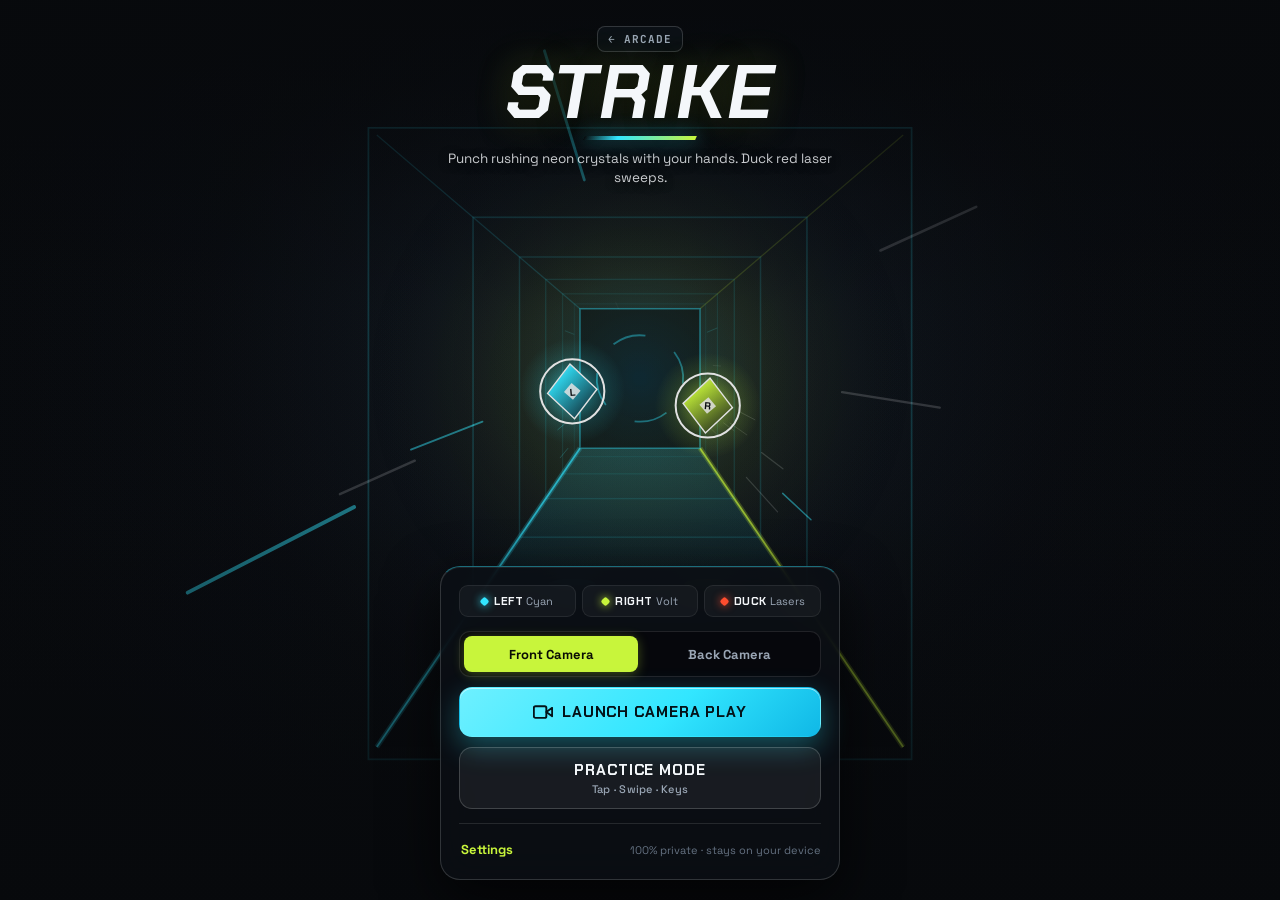
==== games/strike/index.html @ 6ad8f820 "Launch Motion Arcade Hub with shared pose/audio core, SWERVE, and new STRIKE 3D hand-punch game" ====
<!DOCTYPE html>
<html lang="en">
<head>
  <meta charset="UTF-8" />
  <meta name="viewport" content="width=device-width, initial-scale=1.0, maximum-scale=1.0, user-scalable=no, viewport-fit=cover" />
  <meta name="theme-color" content="#07090c" />
  <meta name="apple-mobile-web-app-capable" content="yes" />
  <meta name="apple-mobile-web-app-status-bar-style" content="black-translucent" />
  <meta name="description" content="STRIKE is a 3D on-device camera hand-punch and duck arcade game powered by MediaPipe Pose tracking." />
  <title>STRIKE — 3D Camera Hand-Punch Arcade</title>
  <link rel="preconnect" href="https://fonts.googleapis.com" />
  <link rel="preconnect" href="https://fonts.gstatic.com" crossorigin />
  <link href="https://fonts.googleapis.com/css2?family=Chakra+Petch:ital,wght@0,600;0,700;1,700&family=JetBrains+Mono:wght@500;700&family=Space+Grotesk:wght@500;700&display=swap" rel="stylesheet" />
  <link rel="stylesheet" href="../../shared/arcade.css?v=7" />
</head>
<body class="theme-cyan">
  <main id="app" class="stage" aria-label="STRIKE 3D Hand-Punch Game">
    <!-- Live Camera Layer -->
    <video id="camera-video" class="camera-video mirrored" autoplay playsinline muted></video>
    <div id="camera-scrim" class="camera-scrim" aria-hidden="true"></div>

    <!-- Main 3D VFX + Punch Arena Canvas -->
    <canvas id="game-canvas" class="game-canvas"></canvas>

    <!-- Active Gameplay HUD -->
    <header id="hud" class="hud hidden" aria-label="Game Heads-Up Display">
      <div class="hud-left">
        <div id="shield-bar" class="shield-bar" role="status" aria-label="Shields remaining">
          <span class="shield-pip active" data-shield="0"></span>
          <span class="shield-pip active" data-shield="1"></span>
          <span class="shield-pip active" data-shield="2"></span>
        </div>
        <div class="hud-badges-row">
          <div id="zone-pill" class="zone-pill tabular">Z1</div>
          <div id="combo-pill" class="combo-pill hidden" aria-live="polite">×1</div>
        </div>
      </div>

      <div class="hud-center">
        <div id="score-value" class="score-value tabular">0</div>
        <div id="best-inline" class="best-inline tabular">BEST 0</div>
      </div>

      <div class="hud-right">
        <button id="btn-recenter" class="icon-btn" type="button" title="Recenter posture (R)" aria-label="Recenter neutral posture">
          <svg viewBox="0 0 24 24" width="19" height="19" fill="none" stroke="currentColor" stroke-width="2.1" stroke-linecap="round" stroke-linejoin="round" aria-hidden="true">
            <circle cx="12" cy="12" r="4"></circle>
            <line x1="12" y1="2" x2="12" y2="6"></line>
            <line x1="12" y1="18" x2="12" y2="22"></line>
            <line x1="2" y1="12" x2="6" y2="12"></line>
            <line x1="18" y1="12" x2="22" y2="12"></line>
          </svg>
        </button>
        <button id="btn-mute" class="icon-btn" type="button" title="Toggle sound (M)" aria-label="Toggle sound">
          <svg id="icon-sound-on" viewBox="0 0 24 24" width="19" height="19" fill="none" stroke="currentColor" stroke-width="2.1" stroke-linecap="round" stroke-linejoin="round" aria-hidden="true">
            <polygon points="11 5 6 9 2 9 2 15 6 15 11 19 11 5"></polygon>
            <path d="M15.54 8.46a5 5 0 0 1 0 7.07"></path>
            <path d="M19.07 4.93a10 10 0 0 1 0 14.14"></path>
          </svg>
          <svg id="icon-sound-off" class="hidden" viewBox="0 0 24 24" width="19" height="19" fill="none" stroke="currentColor" stroke-width="2.1" stroke-linecap="round" stroke-linejoin="round" aria-hidden="true">
            <polygon points="11 5 6 9 2 9 2 15 6 15 11 19 11 5"></polygon>
            <line x1="23" y1="9" x2="17" y2="15"></line>
            <line x1="17" y1="9" x2="23" y2="15"></line>
          </svg>
        </button>
        <button id="btn-pause" class="icon-btn" type="button" title="Pause and settings (P)" aria-label="Pause and settings">
          <svg viewBox="0 0 24 24" width="19" height="19" fill="none" stroke="currentColor" stroke-width="2.2" stroke-linecap="round" stroke-linejoin="round" aria-hidden="true">
            <line x1="9" y1="5" x2="9" y2="19"></line>
            <line x1="15" y1="5" x2="15" y2="19"></line>
          </svg>
        </button>
      </div>
    </header>

    <!-- Practice Controls Hint -->
    <div id="practice-hint" class="practice-hint hidden" aria-hidden="true">
      Tap / swipe crystals or <kbd>←</kbd><kbd>↑</kbd><kbd>→</kbd> to punch · Hold bottom or <kbd>↓</kbd>/<kbd>Space</kbd> to duck
    </div>

    <!-- Pose Lost Banner -->
    <div id="pose-warning" class="pose-warning hidden" role="status" aria-live="polite">
      Step back slightly so your shoulders &amp; hands are visible
    </div>

    <!-- Cinematic Live-Stage Title Screen -->
    <section id="screen-start" class="start-hero-overlay" aria-label="Start Menu">
      <div class="hero-top">
        <div class="hero-meta-row">
          <a class="arcade-back-link" href="../../?v=7">← ARCADE</a>
          <span id="start-best-chip" class="best-chip tabular hidden">BEST 0</span>
        </div>
        <h1 class="hero-wordmark">STRIKE</h1>
        <div class="hero-slash" aria-hidden="true"></div>
        <p class="hero-tagline">Punch rushing neon crystals with your hands. Duck red laser sweeps.</p>
      </div>

      <div class="hero-dock">
        <div class="mechanics-bar" aria-label="How to play">
          <div class="mech-chip">
            <span class="mech-dot cyan"></span>
            <span><strong>LEFT</strong> Cyan</span>
          </div>
          <div class="mech-chip">
            <span class="mech-dot volt"></span>
            <span><strong>RIGHT</strong> Volt</span>
          </div>
          <div class="mech-chip">
            <span class="mech-dot vermilion"></span>
            <span><strong>DUCK</strong> Lasers</span>
          </div>
        </div>

        <div class="cta-stack">
          <div id="start-camera-facing" class="segmented two-col" role="radiogroup" aria-label="Camera Selection">
            <button class="seg-btn active" type="button" data-facing="user" role="radio" aria-checked="true">Front Camera</button>
            <button class="seg-btn" type="button" data-facing="environment" role="radio" aria-checked="false">Back Camera</button>
          </div>
          <button id="btn-play-camera" class="btn btn-primary btn-arcade-shine" type="button">
            <svg viewBox="0 0 24 24" width="20" height="20" fill="none" stroke="currentColor" stroke-width="2.3" stroke-linecap="round" stroke-linejoin="round" aria-hidden="true">
              <path d="M23 7l-7 5 7 5V7z"></path>
              <rect x="1" y="5" width="15" height="14" rx="2" ry="2"></rect>
            </svg>
            <span>LAUNCH CAMERA PLAY</span>
          </button>
          <button id="btn-play-practice" class="btn btn-secondary" type="button">
            <span>PRACTICE MODE</span>
            <span class="btn-sub">Tap · Swipe · Keys</span>
          </button>
        </div>

        <div class="start-footer">
          <button id="btn-start-settings" class="text-btn accent" type="button">Settings</button>
          <span class="privacy-note">100% private · stays on your device</span>
        </div>
      </div>
    </section>

    <!-- Loading / Camera Permission Screen -->
    <section id="screen-loading" class="overlay hidden" aria-label="Loading Camera and Pose Model">
      <div class="modal-card loading-card">
        <div id="loading-spinner" class="spinner" aria-hidden="true"></div>
        <h2 id="loading-title" class="modal-title">STARTING CAMERA</h2>
        <p id="loading-status" class="modal-subtitle">Requesting camera…</p>

        <div id="camera-error" class="error-box hidden" role="alert">
          <p id="camera-error-msg"></p>
          <div class="cta-stack compact">
            <button id="btn-retry-camera" class="btn btn-primary" type="button">TRY CAMERA AGAIN</button>
            <button id="btn-fallback-practice" class="btn btn-secondary" type="button">PLAY PRACTICE MODE</button>
          </div>
        </div>

        <button id="btn-cancel-loading" class="text-btn" type="button">Back</button>
      </div>
    </section>

    <!-- Neutral Posture Calibration Overlay -->
    <section id="screen-calibrate" class="calibrate-overlay hidden" aria-label="Posture Calibration">
      <div class="calibrate-top">
        <span id="calibrate-badge" class="status-badge warn">ALIGN IN TARGET BOX</span>
      </div>

      <div class="calibrate-bottom">
        <div class="calibrate-card">
          <div class="calibrate-header">
            <span id="calibrate-label">Step into frame · show shoulders &amp; hands</span>
            <span id="calibrate-timer" class="tabular">WAIT</span>
          </div>
          <div class="progress-track" role="progressbar" aria-valuemin="0" aria-valuemax="100" aria-valuenow="0">
            <div id="calibrate-fill" class="progress-fill"></div>
          </div>
          <div class="calibrate-actions">
            <span id="calibrate-delegate" class="delegate-tag">ON-DEVICE</span>
            <div class="calibrate-btn-group">
              <button id="btn-calibrate-flip" class="text-btn accent" type="button">Flip Camera</button>
              <button id="btn-calibrate-practice" class="text-btn" type="button">Practice</button>
            </div>
          </div>
        </div>
      </div>
    </section>

    <!-- Pause & Settings Modal -->
    <section id="screen-pause" class="overlay hidden" aria-label="Pause and Settings">
      <div class="modal-card settings-card">
        <div class="modal-header">
          <h2 id="pause-title" class="modal-title">PAUSED</h2>
          <button id="btn-close-pause" class="icon-btn subtle" type="button" aria-label="Close">
            <svg viewBox="0 0 24 24" width="20" height="20" fill="none" stroke="currentColor" stroke-width="2.2" stroke-linecap="round" stroke-linejoin="round" aria-hidden="true">
              <line x1="18" y1="6" x2="6" y2="18"></line>
              <line x1="6" y1="6" x2="18" y2="18"></line>
            </svg>
          </button>
        </div>

        <div id="pause-game-actions" class="cta-stack compact">
          <button id="btn-resume" class="btn btn-primary btn-arcade-shine" type="button">RESUME</button>
          <div class="btn-row">
            <button id="btn-restart" class="btn btn-secondary" type="button">RESTART</button>
            <button id="btn-recalibrate" class="btn btn-secondary" type="button">RECALIBRATE</button>
          </div>
        </div>

        <div class="settings-section">
          <div class="setting-group">
            <div class="setting-label-row">
              <label>Camera</label>
              <span id="camera-facing-hint" class="setting-meta">Front · mirrored</span>
            </div>
            <div id="settings-camera-facing" class="segmented two-col" role="radiogroup" aria-label="Camera Facing">
              <button class="seg-btn active" type="button" data-facing="user" role="radio" aria-checked="true">Front</button>
              <button class="seg-btn" type="button" data-facing="environment" role="radio" aria-checked="false">Back</button>
            </div>
          </div>

          <div id="camera-lens-group" class="setting-group hidden">
            <div class="setting-label-row">
              <label for="select-camera-lens">Camera Lens</label>
              <span class="setting-meta">Multi-lens picker</span>
            </div>
            <select id="select-camera-lens" class="camera-select"></select>
          </div>

          <div class="setting-group">
            <div class="setting-label-row">
              <label for="slider-brightness">Camera Brightness</label>
              <span id="brightness-value" class="setting-meta tabular">45%</span>
            </div>
            <input id="slider-brightness" class="range-slider" type="range" min="0" max="100" step="5" value="45" />
          </div>

          <div class="setting-toggle-row">
            <div>
              <div class="setting-name">Mirror Video &amp; Controls</div>
              <div class="setting-desc">On for selfie · off for rear camera</div>
            </div>
            <label class="switch">
              <input id="toggle-mirror" type="checkbox" checked />
              <span class="switch-track"></span>
            </label>
          </div>

          <div class="setting-toggle-row">
            <div>
              <div class="setting-name">Pose Skeleton &amp; Duck Line</div>
              <div class="setting-desc">Show upper-body tracking overlay</div>
            </div>
            <label class="switch">
              <input id="toggle-overlay" type="checkbox" checked />
              <span class="switch-track"></span>
            </label>
          </div>

          <div class="setting-toggle-row">
            <div>
              <div class="setting-name">Sound Effects</div>
              <div class="setting-desc">Synth beat &amp; punch SFX</div>
            </div>
            <label class="switch">
              <input id="toggle-sound" type="checkbox" checked />
              <span class="switch-track"></span>
            </label>
          </div>
        </div>

        <div class="settings-footer">
          <button id="btn-switch-mode" class="text-btn accent" type="button">Switch to Practice Mode</button>
          <a class="arcade-back-link" href="../../?v=7">← ARCADE</a>
        </div>
      </div>
    </section>

    <!-- Game Over Screen -->
    <section id="screen-gameover" class="overlay hidden" aria-label="Game Over">
      <div class="modal-card gameover-card">
        <div class="gameover-eyebrow-row">
          <span class="eyebrow">SESSION COMPLETE</span>
          <span id="gameover-new-best" class="new-best-pill hidden">NEW BEST</span>
        </div>

        <div class="gameover-hero">
          <div id="gameover-rank" class="rank-badge">A</div>
          <div class="gameover-score-col">
            <div id="gameover-score" class="gameover-score tabular">0</div>
            <div id="gameover-best" class="gameover-best tabular">BEST 0</div>
          </div>
        </div>

        <div class="stats-grid">
          <div class="stat-cell">
            <span id="stat-smashes" class="stat-num tabular">0</span>
            <span class="stat-lbl">SMASHES</span>
          </div>
          <div class="stat-cell">
            <span id="stat-perfect" class="stat-num tabular">0</span>
            <span class="stat-lbl">PERFECT</span>
          </div>
          <div class="stat-cell">
            <span id="stat-ducks" class="stat-num tabular">0</span>
            <span class="stat-lbl">DUCKS</span>
          </div>
          <div class="stat-cell">
            <span id="stat-combo" class="stat-num tabular">×1</span>
            <span class="stat-lbl">PEAK</span>
          </div>
        </div>

        <div class="cta-stack compact">
          <button id="btn-play-again" class="btn btn-primary btn-arcade-shine" type="button">PLAY AGAIN</button>
          <div class="btn-row">
            <button id="btn-gameover-recalibrate" class="btn btn-secondary" type="button">RECALIBRATE</button>
            <a class="btn btn-secondary" href="../../?v=7" style="text-decoration:none;">ARCADE HUB</a>
          </div>
        </div>
      </div>
    </section>

    <!-- Toast Notification -->
    <div id="toast" class="toast hidden" role="status" aria-live="polite"></div>
  </main>

  <script type="module" src="./game.js?v=7"></script>
</body>
</html>
---- shared/arcade.css ----
/* SWERVE — Kinetic Arcade Studio VFX & UI Styles */

:root {
  --bg-void: #07090c;
  --bg-stage: #0e1217;
  --bg-elevated: #171d24;
  --bg-card: rgba(12, 16, 22, 0.84);
  --bg-card-solid: #11161d;

  --volt: #c8f53b;
  --volt-dim: rgba(200, 245, 59, 0.16);
  --volt-glow: rgba(200, 245, 59, 0.36);
  --volt-ink: #0a0d04;

  --vermilion: #ff4d2e;
  --vermilion-dim: rgba(255, 77, 46, 0.18);

  --amber: #ffb82e;
  --amber-dim: rgba(255, 184, 46, 0.18);

  --cyan: #32e6ff;

  --text-primary: #f4f7fa;
  --text-secondary: #9aa6b5;
  --text-muted: #657282;

  --border: rgba(255, 255, 255, 0.11);
  --border-strong: rgba(255, 255, 255, 0.22);

  --radius-sm: 10px;
  --radius-md: 14px;
  --radius-lg: 20px;

  --font-display: 'Chakra Petch', 'Space Grotesk', sans-serif;
  --font-sans: 'Space Grotesk', -apple-system, BlinkMacSystemFont, 'Segoe UI', Roboto, sans-serif;
  --font-mono: 'JetBrains Mono', ui-monospace, SFMono-Regular, Menlo, monospace;

  --safe-top: env(safe-area-inset-top, 0px);
  --safe-right: env(safe-area-inset-right, 0px);
  --safe-bottom: env(safe-area-inset-bottom, 0px);
  --safe-left: env(safe-area-inset-left, 0px);
}

*,
*::before,
*::after {
  box-sizing: border-box;
  -webkit-tap-highlight-color: transparent;
}

html,
body {
  margin: 0;
  padding: 0;
  width: 100%;
  height: 100%;
  height: 100dvh;
  overflow: hidden;
  overscroll-behavior: none;
  background-color: var(--bg-void);
  color: var(--text-primary);
  font-family: var(--font-sans);
  -webkit-font-smoothing: antialiased;
  user-select: none;
  -webkit-user-select: none;
}

.hidden {
  display: none !important;
}

.tabular {
  font-family: var(--font-mono);
  font-variant-numeric: tabular-nums;
}

/* Full-Viewport Stage */
.stage {
  position: relative;
  width: 100%;
  height: 100%;
  height: 100dvh;
  overflow: hidden;
  background: radial-gradient(ellipse at 50% 38%, #16202a 0%, #0b0e13 48%, var(--bg-void) 100%);
  touch-action: none;
}

/* Live Camera Layer */
.camera-video {
  position: absolute;
  inset: 0;
  width: 100%;
  height: 100%;
  object-fit: cover;
  opacity: 0;
  transition: opacity 0.28s ease;
  pointer-events: none;
  z-index: 1;
}

.camera-video.mirrored {
  transform: scaleX(-1);
}

.camera-video.active {
  opacity: var(--camera-opacity, 0.45);
}

.camera-scrim {
  position: absolute;
  inset: 0;
  pointer-events: none;
  z-index: 2;
  background:
    radial-gradient(circle at 50% 42%, transparent 25%, rgba(7, 9, 12, 0.56) 100%),
    linear-gradient(
      to bottom,
      rgba(7, 9, 12, 0.68) 0%,
      rgba(7, 9, 12, 0.14) 22%,
      rgba(7, 9, 12, 0.14) 76%,
      rgba(7, 9, 12, 0.72) 100%
    );
}

.game-canvas {
  position: absolute;
  inset: 0;
  width: 100%;
  height: 100%;
  display: block;
  z-index: 3;
  touch-action: none;
}

/* ==================== TOP ARCADE HUD ==================== */
.hud {
  position: absolute;
  top: 0;
  left: 0;
  right: 0;
  z-index: 10;
  display: grid;
  grid-template-columns: 1fr auto 1fr;
  align-items: start;
  gap: 8px;
  padding: calc(var(--safe-top) + 12px) calc(var(--safe-right) + 14px) 10px calc(var(--safe-left) + 14px);
  pointer-events: none;
}

.hud-left,
.hud-right {
  display: flex;
  align-items: center;
  gap: 7px;
  pointer-events: auto;
}

.hud-left {
  flex-direction: column;
  align-items: flex-start;
  gap: 7px;
  pointer-events: none;
}

.hud-right {
  justify-content: flex-end;
}

.hud-center {
  text-align: center;
  line-height: 1;
  pointer-events: none;
}

.score-value {
  font-family: var(--font-display);
  font-style: italic;
  font-size: clamp(32px, 8.5vw, 44px);
  font-weight: 700;
  letter-spacing: 0.01em;
  color: var(--text-primary);
  text-shadow:
    0 2px 16px rgba(0, 0, 0, 0.8),
    0 0 22px rgba(200, 245, 59, 0.22);
  transition: transform 0.12s cubic-bezier(0.2, 1.3, 0.3, 1);
}

.score-value.pop {
  transform: scale(1.14);
  color: var(--volt);
}

.best-inline {
  margin-top: 3px;
  font-size: 10.5px;
  font-weight: 700;
  letter-spacing: 0.1em;
  color: rgba(244, 247, 250, 0.65);
}

/* Shield Crystals */
.shield-bar {
  display: flex;
  align-items: center;
  gap: 7px;
  padding: 8px 12px;
  border-radius: 10px;
  background: rgba(10, 14, 20, 0.78);
  border: 1px solid rgba(255, 255, 255, 0.16);
  backdrop-filter: blur(10px);
  -webkit-backdrop-filter: blur(10px);
  box-shadow: 0 6px 18px rgba(0, 0, 0, 0.35);
}

.shield-pip {
  width: 11px;
  height: 11px;
  border-radius: 2px;
  transform: rotate(45deg);
  background: rgba(255, 255, 255, 0.1);
  border: 1px solid rgba(255, 255, 255, 0.18);
  transition: background-color 0.22s ease, transform 0.22s ease, box-shadow 0.22s ease;
}

.shield-pip.active {
  background: var(--volt);
  border-color: #ecff9f;
  box-shadow: 0 0 12px rgba(200, 245, 59, 0.72);
}

.shield-pip.damaged {
  background: rgba(255, 77, 46, 0.16);
  border-color: rgba(255, 77, 46, 0.48);
  transform: rotate(45deg) scale(0.8);
}

.hud-badges-row {
  display: flex;
  align-items: center;
  gap: 6px;
}

.zone-pill {
  padding: 3px 8px;
  border-radius: 6px;
  background: rgba(10, 14, 20, 0.78);
  border: 1px solid rgba(255, 255, 255, 0.15);
  color: var(--text-secondary);
  font-size: 11px;
  font-weight: 700;
  letter-spacing: 0.08em;
}

.combo-pill {
  padding: 3px 10px;
  border-radius: 6px;
  background: linear-gradient(135deg, var(--amber) 0%, #ff8b2e 100%);
  color: #160d02;
  font-family: var(--font-display);
  font-style: italic;
  font-size: 14px;
  font-weight: 700;
  letter-spacing: 0.03em;
  box-shadow: 0 0 16px rgba(255, 184, 46, 0.45);
  animation: pop-in 0.16s cubic-bezier(0.2, 1.3, 0.3, 1);
}

.combo-pill.fever {
  background: linear-gradient(135deg, var(--volt) 0%, var(--cyan) 100%);
  color: #061012;
  box-shadow: 0 0 20px rgba(200, 245, 59, 0.65);
}

@keyframes pop-in {
  from {
    transform: scale(0.76);
  }
  to {
    transform: scale(1);
  }
}

/* Tactile Arcade Icon Buttons */
.icon-btn {
  display: inline-flex;
  align-items: center;
  justify-content: center;
  width: 38px;
  height: 38px;
  border-radius: 10px;
  border: 1px solid rgba(255, 255, 255, 0.18);
  background: rgba(12, 16, 22, 0.78);
  color: var(--text-primary);
  cursor: pointer;
  backdrop-filter: blur(10px);
  -webkit-backdrop-filter: blur(10px);
  box-shadow: 0 4px 14px rgba(0, 0, 0, 0.35);
  transition: transform 0.12s ease, background-color 0.15s ease, border-color 0.15s ease;
}

.icon-btn:hover {
  background: rgba(24, 31, 40, 0.92);
  border-color: rgba(200, 245, 59, 0.45);
}

.icon-btn:active {
  transform: scale(0.92);
}

.icon-btn.subtle {
  width: 36px;
  height: 36px;
  background: rgba(255, 255, 255, 0.06);
  border-color: var(--border);
  box-shadow: none;
}

/* Practice Hint & Pose Lost Warning */
.practice-hint {
  position: absolute;
  left: 50%;
  bottom: calc(var(--safe-bottom) + 16px);
  transform: translateX(-50%);
  z-index: 9;
  padding: 7px 14px;
  border-radius: 999px;
  background: rgba(10, 14, 20, 0.82);
  border: 1px solid var(--border);
  color: var(--text-secondary);
  font-size: 11.5px;
  white-space: nowrap;
  pointer-events: none;
  transition: opacity 0.4s ease;
}

.practice-hint kbd {
  display: inline-block;
  padding: 1px 5px;
  margin: 0 1px;
  border-radius: 4px;
  background: rgba(255, 255, 255, 0.12);
  color: var(--text-primary);
  font-family: var(--font-mono);
  font-size: 10.5px;
}

.pose-warning {
  position: absolute;
  left: 50%;
  top: calc(var(--safe-top) + 88px);
  transform: translateX(-50%);
  z-index: 12;
  padding: 8px 16px;
  border-radius: 999px;
  background: rgba(255, 77, 46, 0.94);
  color: #fff;
  font-size: 12.5px;
  font-weight: 700;
  letter-spacing: 0.02em;
  white-space: nowrap;
  box-shadow: 0 8px 24px rgba(255, 77, 46, 0.35);
  pointer-events: none;
}

/* ==================== LIVE-STAGE START HERO OVERLAY ==================== */
.start-hero-overlay {
  position: absolute;
  inset: 0;
  z-index: 20;
  display: flex;
  flex-direction: column;
  justify-content: space-between;
  align-items: center;
  padding: calc(var(--safe-top) + 26px) calc(var(--safe-right) + 18px) calc(var(--safe-bottom) + 20px) calc(var(--safe-left) + 18px);
  background: linear-gradient(
    180deg,
    rgba(7, 9, 12, 0.78) 0%,
    rgba(7, 9, 12, 0.12) 34%,
    rgba(7, 9, 12, 0.12) 56%,
    rgba(7, 9, 12, 0.88) 100%
  );
  pointer-events: none;
}

.hero-top {
  width: 100%;
  max-width: 400px;
  text-align: center;
  pointer-events: auto;
}

.hero-meta-row {
  display: flex;
  align-items: center;
  justify-content: center;
  gap: 10px;
  margin-bottom: 6px;
}

.hero-kicker {
  font-family: var(--font-mono);
  font-size: 10.5px;
  font-weight: 700;
  letter-spacing: 0.18em;
  color: rgba(200, 245, 59, 0.88);
}

.best-chip {
  padding: 3px 9px;
  border-radius: 6px;
  background: var(--amber-dim);
  border: 1px solid rgba(255, 184, 46, 0.42);
  color: var(--amber);
  font-size: 10.5px;
  font-weight: 700;
  letter-spacing: 0.08em;
}

.hero-wordmark {
  margin: 0;
  font-family: var(--font-display);
  font-style: italic;
  font-size: clamp(54px, 16vw, 76px);
  font-weight: 700;
  line-height: 0.9;
  letter-spacing: 0.03em;
  color: var(--text-primary);
  text-shadow:
    0 6px 28px rgba(0, 0, 0, 0.8),
    0 0 36px rgba(200, 245, 59, 0.28);
}

.hero-slash {
  width: 112px;
  height: 4px;
  margin: 10px auto 10px;
  transform: skewX(-24deg);
  background: linear-gradient(90deg, transparent 0%, var(--volt) 30%, var(--cyan) 100%);
  box-shadow: 0 0 18px rgba(200, 245, 59, 0.65);
}

.hero-tagline {
  margin: 0;
  font-size: 13.5px;
  line-height: 1.4;
  color: rgba(244, 247, 250, 0.82);
  text-shadow: 0 2px 10px rgba(0, 0, 0, 0.7);
}

.hero-dock {
  width: 100%;
  max-width: 400px;
  padding: 18px 18px 16px;
  border-radius: var(--radius-lg);
  background: rgba(11, 15, 21, 0.84);
  border: 1px solid rgba(255, 255, 255, 0.16);
  border-top-color: rgba(200, 245, 59, 0.38);
  backdrop-filter: blur(18px);
  -webkit-backdrop-filter: blur(18px);
  box-shadow:
    0 20px 56px rgba(0, 0, 0, 0.68),
    inset 0 1px 0 rgba(255, 255, 255, 0.08);
  pointer-events: auto;
}

.mechanics-bar {
  display: grid;
  grid-template-columns: repeat(3, 1fr);
  gap: 6px;
  margin-bottom: 14px;
}

.mech-chip {
  display: flex;
  align-items: center;
  justify-content: center;
  gap: 6px;
  padding: 8px 6px;
  border-radius: 9px;
  background: rgba(255, 255, 255, 0.04);
  border: 1px solid rgba(255, 255, 255, 0.08);
  font-size: 11px;
  color: var(--text-secondary);
}

.mech-chip strong {
  color: var(--text-primary);
  font-family: var(--font-display);
  letter-spacing: 0.04em;
}

.mech-dot {
  width: 7px;
  height: 7px;
  border-radius: 2px;
  transform: rotate(45deg);
  flex-shrink: 0;
}

.mech-dot.volt {
  background: var(--volt);
  box-shadow: 0 0 8px var(--volt);
}

.mech-dot.vermilion {
  background: var(--vermilion);
  box-shadow: 0 0 8px var(--vermilion);
}

.mech-dot.amber {
  background: var(--amber);
  box-shadow: 0 0 8px var(--amber);
}

/* ==================== MODAL OVERLAYS ==================== */
.overlay {
  position: absolute;
  inset: 0;
  z-index: 20;
  display: flex;
  align-items: center;
  justify-content: center;
  padding: calc(var(--safe-top) + 20px) calc(var(--safe-right) + 18px) calc(var(--safe-bottom) + 20px) calc(var(--safe-left) + 18px);
  background: rgba(6, 8, 12, 0.72);
  backdrop-filter: blur(12px);
  -webkit-backdrop-filter: blur(12px);
}

.modal-card {
  width: 100%;
  max-width: 400px;
  border-radius: var(--radius-lg);
  background: rgba(14, 18, 25, 0.94);
  border: 1px solid rgba(255, 255, 255, 0.16);
  border-top-color: rgba(200, 245, 59, 0.34);
  box-shadow: 0 28px 68px rgba(0, 0, 0, 0.74);
  padding: 24px 20px 20px;
}

.eyebrow-row,
.gameover-eyebrow-row {
  display: flex;
  align-items: center;
  justify-content: space-between;
  gap: 10px;
  margin-bottom: 12px;
}

.eyebrow {
  font-family: var(--font-mono);
  font-size: 11px;
  font-weight: 700;
  letter-spacing: 0.16em;
  color: var(--text-secondary);
}

/* ==================== ARCADE BUTTONS ==================== */
.cta-stack {
  display: flex;
  flex-direction: column;
  gap: 10px;
}

.cta-stack.compact {
  gap: 9px;
}

.btn-row {
  display: grid;
  grid-template-columns: 1fr 1fr;
  gap: 9px;
}

.btn {
  position: relative;
  overflow: hidden;
  display: inline-flex;
  align-items: center;
  justify-content: center;
  gap: 9px;
  width: 100%;
  min-height: 50px;
  padding: 12px 16px;
  border-radius: 13px;
  border: 1px solid transparent;
  font-family: var(--font-display);
  font-size: 15px;
  font-weight: 700;
  letter-spacing: 0.06em;
  cursor: pointer;
  transition: transform 0.12s ease, background-color 0.15s ease, border-color 0.15s ease, filter 0.15s ease;
}

.btn:active {
  transform: scale(0.97);
}

.btn-primary {
  background: linear-gradient(135deg, #d7ff4d 0%, var(--volt) 60%, #a9e622 100%);
  color: var(--volt-ink);
  box-shadow:
    0 10px 28px rgba(200, 245, 59, 0.3),
    inset 0 1px 0 rgba(255, 255, 255, 0.55);
}

.btn-primary:hover {
  filter: brightness(1.06);
}

/* Sweeping arcade light-sheen on primary CTA */
.btn-arcade-shine::after {
  content: '';
  position: absolute;
  top: -20%;
  left: -75%;
  width: 45%;
  height: 140%;
  transform: skewX(-24deg);
  background: linear-gradient(90deg, transparent, rgba(255, 255, 255, 0.55), transparent);
  animation: arcade-sheen 3.4s ease-in-out infinite;
  pointer-events: none;
}

@keyframes arcade-sheen {
  0%,
  55% {
    left: -75%;
  }
  100% {
    left: 135%;
  }
}

.btn-secondary {
  background: rgba(255, 255, 255, 0.06);
  color: var(--text-primary);
  border-color: rgba(255, 255, 255, 0.18);
  flex-direction: column;
  gap: 2px;
}

.btn-row .btn-secondary {
  min-height: 44px;
  font-size: 13.5px;
}

.btn-secondary:hover {
  background: rgba(255, 255, 255, 0.11);
  border-color: rgba(255, 255, 255, 0.3);
}

.btn-sub {
  font-family: var(--font-sans);
  font-size: 11px;
  font-weight: 500;
  letter-spacing: 0.02em;
  color: var(--text-secondary);
}

.start-footer {
  display: flex;
  align-items: center;
  justify-content: space-between;
  gap: 10px;
  margin-top: 14px;
  padding-top: 12px;
  border-top: 1px solid var(--border);
}

.privacy-note {
  font-size: 11px;
  color: var(--text-muted);
  text-align: right;
}

.text-btn {
  background: none;
  border: none;
  padding: 5px 2px;
  color: var(--text-secondary);
  font-family: var(--font-sans);
  font-size: 13px;
  font-weight: 700;
  cursor: pointer;
  transition: color 0.15s ease;
}

.text-btn:hover {
  color: var(--text-primary);
}

.text-btn.accent {
  color: var(--volt);
}

/* ==================== LOADING & CAMERA ERROR ==================== */
.loading-card {
  text-align: center;
}

.spinner {
  width: 40px;
  height: 40px;
  margin: 4px auto 16px;
  border-radius: 50%;
  border: 3px solid rgba(255, 255, 255, 0.12);
  border-top-color: var(--volt);
  box-shadow: 0 0 18px rgba(200, 245, 59, 0.25);
  animation: spin 0.72s linear infinite;
}

@keyframes spin {
  to {
    transform: rotate(360deg);
  }
}

.modal-title {
  margin: 0;
  font-family: var(--font-display);
  font-size: 22px;
  font-weight: 700;
  letter-spacing: 0.05em;
}

.modal-subtitle {
  margin: 8px 0 18px;
  font-size: 14px;
  color: var(--text-secondary);
  line-height: 1.45;
}

.error-box {
  margin: 14px 0 14px;
  padding: 14px;
  border-radius: var(--radius-md);
  background: var(--vermilion-dim);
  border: 1px solid rgba(255, 77, 46, 0.42);
  text-align: left;
}

.error-box p {
  margin: 0 0 14px;
  font-size: 13px;
  line-height: 1.45;
  color: #ffd5cd;
}

/* ==================== CALIBRATION OVERLAY ==================== */
.calibrate-overlay {
  position: absolute;
  inset: 0;
  z-index: 15;
  display: flex;
  flex-direction: column;
  justify-content: space-between;
  padding: calc(var(--safe-top) + 18px) calc(var(--safe-right) + 16px) calc(var(--safe-bottom) + 18px) calc(var(--safe-left) + 16px);
  pointer-events: none;
}

.calibrate-top {
  display: flex;
  justify-content: center;
}

.status-badge {
  padding: 8px 16px;
  border-radius: 10px;
  background: rgba(10, 14, 20, 0.88);
  border: 1px solid var(--volt);
  color: var(--volt);
  font-family: var(--font-display);
  font-size: 13px;
  font-weight: 700;
  letter-spacing: 0.12em;
  box-shadow: 0 0 20px rgba(200, 245, 59, 0.25);
  backdrop-filter: blur(10px);
  -webkit-backdrop-filter: blur(10px);
}

.status-badge.warn {
  border-color: var(--amber);
  color: var(--amber);
  box-shadow: 0 0 18px rgba(255, 184, 46, 0.22);
}

.calibrate-bottom {
  display: flex;
  justify-content: center;
  pointer-events: auto;
}

.calibrate-card {
  width: 100%;
  max-width: 380px;
  padding: 16px 18px 14px;
  border-radius: var(--radius-md);
  background: rgba(11, 15, 21, 0.88);
  border: 1px solid rgba(255, 255, 255, 0.18);
  backdrop-filter: blur(12px);
  -webkit-backdrop-filter: blur(12px);
}

.calibrate-header {
  display: flex;
  align-items: center;
  justify-content: space-between;
  gap: 10px;
  font-size: 13px;
  font-weight: 700;
  margin-bottom: 10px;
}

#calibrate-timer {
  color: var(--volt);
}

.progress-track {
  width: 100%;
  height: 8px;
  border-radius: 999px;
  background: rgba(255, 255, 255, 0.1);
  overflow: hidden;
}

.progress-fill {
  width: 0%;
  height: 100%;
  border-radius: 999px;
  background: linear-gradient(90deg, var(--volt) 0%, var(--cyan) 100%);
  box-shadow: 0 0 12px var(--volt-glow);
  transition: width 0.06s linear;
}

.calibrate-actions {
  display: flex;
  align-items: center;
  justify-content: space-between;
  margin-top: 12px;
}

.calibrate-btn-group {
  display: flex;
  align-items: center;
  gap: 14px;
}

.delegate-tag {
  font-family: var(--font-mono);
  font-size: 11px;
  font-weight: 700;
  letter-spacing: 0.08em;
  color: var(--text-muted);
}

/* ==================== SETTINGS & CONTROLS ==================== */
.settings-card {
  max-height: calc(100dvh - var(--safe-top) - var(--safe-bottom) - 32px);
  overflow-y: auto;
}

.modal-header {
  display: flex;
  align-items: center;
  justify-content: space-between;
  margin-bottom: 16px;
}

.settings-section {
  display: flex;
  flex-direction: column;
  gap: 15px;
  margin-top: 16px;
  padding-top: 16px;
  border-top: 1px solid var(--border);
}

.setting-group {
  display: flex;
  flex-direction: column;
  gap: 8px;
}

.setting-label-row {
  display: flex;
  align-items: baseline;
  justify-content: space-between;
  gap: 10px;
  font-size: 13px;
  font-weight: 700;
}

.setting-meta {
  font-size: 12px;
  font-weight: 500;
  color: var(--text-secondary);
}

.segmented {
  display: grid;
  grid-template-columns: repeat(3, 1fr);
  gap: 4px;
  padding: 4px;
  border-radius: 11px;
  background: rgba(6, 8, 12, 0.85);
  border: 1px solid var(--border);
}

.segmented.two-col {
  grid-template-columns: repeat(2, 1fr);
}

.seg-btn {
  min-height: 36px;
  border: none;
  border-radius: 8px;
  background: transparent;
  color: var(--text-secondary);
  font-family: var(--font-sans);
  font-size: 13px;
  font-weight: 700;
  cursor: pointer;
  transition: background-color 0.15s ease, color 0.15s ease;
}

.seg-btn.active {
  background: var(--volt);
  color: var(--volt-ink);
  box-shadow: 0 2px 12px rgba(200, 245, 59, 0.3);
}

.camera-select {
  width: 100%;
  min-height: 40px;
  padding: 8px 12px;
  border-radius: 10px;
  border: 1px solid var(--border-strong);
  background: rgba(6, 8, 12, 0.9);
  color: var(--text-primary);
  font-family: var(--font-sans);
  font-size: 13px;
  font-weight: 500;
  outline: none;
}

.camera-select:focus {
  border-color: var(--volt);
}

.range-slider {
  -webkit-appearance: none;
  appearance: none;
  width: 100%;
  height: 6px;
  border-radius: 999px;
  background: rgba(255, 255, 255, 0.14);
  outline: none;
}

.range-slider::-webkit-slider-thumb {
  -webkit-appearance: none;
  appearance: none;
  width: 22px;
  height: 22px;
  border-radius: 50%;
  background: var(--volt);
  border: 2px solid var(--bg-void);
  cursor: pointer;
  box-shadow: 0 0 12px rgba(200, 245, 59, 0.5);
}

.range-slider::-moz-range-thumb {
  width: 22px;
  height: 22px;
  border-radius: 50%;
  background: var(--volt);
  border: 2px solid var(--bg-void);
  cursor: pointer;
}

.setting-toggle-row {
  display: flex;
  align-items: center;
  justify-content: space-between;
  gap: 14px;
}

.setting-name {
  font-size: 13px;
  font-weight: 700;
  color: var(--text-primary);
}

.setting-desc {
  margin-top: 2px;
  font-size: 12px;
  color: var(--text-secondary);
}

.switch {
  position: relative;
  display: inline-block;
  width: 46px;
  height: 26px;
  flex-shrink: 0;
}

.switch input {
  opacity: 0;
  width: 0;
  height: 0;
}

.switch-track {
  position: absolute;
  inset: 0;
  border-radius: 999px;
  background: rgba(255, 255, 255, 0.16);
  cursor: pointer;
  transition: background-color 0.18s ease;
}

.switch-track::after {
  content: '';
  position: absolute;
  left: 3px;
  top: 3px;
  width: 20px;
  height: 20px;
  border-radius: 50%;
  background: var(--text-primary);
  transition: transform 0.18s ease, background-color 0.18s ease;
}

.switch input:checked + .switch-track {
  background: var(--volt);
}

.switch input:checked + .switch-track::after {
  transform: translateX(20px);
  background: var(--volt-ink);
}

.settings-footer {
  display: flex;
  align-items: center;
  justify-content: space-between;
  gap: 10px;
  margin-top: 16px;
  padding-top: 14px;
  border-top: 1px solid var(--border);
}

/* ==================== GAME OVER CARD ==================== */
.gameover-card {
  text-align: center;
}

.new-best-pill {
  padding: 4px 10px;
  border-radius: 6px;
  background: linear-gradient(135deg, var(--amber), #ff8e2b);
  color: #160d02;
  font-family: var(--font-mono);
  font-size: 11px;
  font-weight: 700;
  letter-spacing: 0.08em;
  box-shadow: 0 0 16px rgba(255, 184, 46, 0.45);
}

.gameover-hero {
  display: flex;
  align-items: center;
  justify-content: center;
  gap: 16px;
  margin: 10px 0 4px;
}

.rank-badge {
  display: flex;
  align-items: center;
  justify-content: center;
  width: 60px;
  height: 60px;
  border-radius: 14px;
  background: linear-gradient(135deg, var(--volt) 0%, #8de624 100%);
  color: var(--volt-ink);
  font-family: var(--font-display);
  font-style: italic;
  font-size: 34px;
  font-weight: 700;
  box-shadow: 0 0 28px rgba(200, 245, 59, 0.4);
  flex-shrink: 0;
}

.rank-badge.rank-s {
  background: linear-gradient(135deg, #ffe26b 0%, var(--amber) 100%);
  box-shadow: 0 0 32px rgba(255, 184, 46, 0.55);
}

.rank-badge.rank-b {
  background: linear-gradient(135deg, #53ecff 0%, #1ea8e8 100%);
  box-shadow: 0 0 24px rgba(50, 230, 255, 0.4);
}

.rank-badge.rank-c {
  background: rgba(255, 255, 255, 0.12);
  color: var(--text-primary);
  box-shadow: none;
}

.gameover-score-col {
  text-align: left;
}

.gameover-score {
  font-family: var(--font-display);
  font-style: italic;
  font-size: clamp(42px, 12vw, 56px);
  font-weight: 700;
  line-height: 0.95;
  color: var(--text-primary);
}

.gameover-best {
  margin-top: 5px;
  font-size: 11.5px;
  letter-spacing: 0.1em;
  color: var(--text-secondary);
}

.stats-grid {
  display: grid;
  grid-template-columns: repeat(4, 1fr);
  gap: 8px;
  margin: 18px 0 20px;
}

.stat-cell {
  padding: 11px 6px;
  border-radius: var(--radius-sm);
  background: rgba(255, 255, 255, 0.04);
  border: 1px solid var(--border);
}

.stat-num {
  display: block;
  font-size: 18px;
  font-weight: 700;
  color: var(--text-primary);
}

.stat-lbl {
  display: block;
  margin-top: 4px;
  font-family: var(--font-mono);
  font-size: 9.5px;
  letter-spacing: 0.08em;
  color: var(--text-secondary);
}

/* Toast Notification */
.toast {
  position: absolute;
  left: 50%;
  bottom: calc(var(--safe-bottom) + 26px);
  transform: translateX(-50%);
  z-index: 30;
  padding: 9px 16px;
  border-radius: 999px;
  background: rgba(12, 16, 22, 0.94);
  border: 1px solid rgba(200, 245, 59, 0.4);
  color: var(--text-primary);
  font-size: 13px;
  font-weight: 600;
  white-space: nowrap;
  box-shadow: 0 10px 30px rgba(0, 0, 0, 0.55);
  pointer-events: none;
}

@media (max-height: 670px) {
  .start-hero-overlay {
    padding-top: calc(var(--safe-top) + 14px);
    padding-bottom: calc(var(--safe-bottom) + 12px);
  }
  .hero-dock {
    padding: 14px 14px 12px;
  }
  .mechanics-bar {
    margin-bottom: 10px;
  }
}

/* ==================== MULTI-GAME HUB NAVIGATION & ACCENT THEMES ==================== */
.arcade-back-link {
  display: inline-flex;
  align-items: center;
  gap: 5px;
  padding: 5px 10px;
  border-radius: 8px;
  background: rgba(14, 18, 25, 0.78);
  border: 1px solid rgba(255, 255, 255, 0.16);
  color: var(--text-secondary);
  font-family: var(--font-mono);
  font-size: 11px;
  font-weight: 700;
  letter-spacing: 0.08em;
  text-decoration: none;
  transition: color 0.15s ease, border-color 0.15s ease, background-color 0.15s ease;
}

.arcade-back-link:hover {
  color: var(--text-primary);
  border-color: rgba(200, 245, 59, 0.45);
  background: rgba(24, 31, 40, 0.92);
}

.mech-dot.cyan {
  background: var(--cyan);
  box-shadow: 0 0 8px var(--cyan);
}

/* Cyan accent variant for STRIKE */
.theme-cyan .hero-kicker {
  color: rgba(50, 230, 255, 0.92);
}

.theme-cyan .hero-slash {
  background: linear-gradient(90deg, transparent 0%, var(--cyan) 30%, var(--volt) 100%);
  box-shadow: 0 0 18px rgba(50, 230, 255, 0.65);
}

.theme-cyan .hero-dock {
  border-top-color: rgba(50, 230, 255, 0.44);
}

.theme-cyan .btn-primary {
  background: linear-gradient(135deg, #6ef0ff 0%, var(--cyan) 58%, #10b8e6 100%);
  color: #041218;
  box-shadow:
    0 10px 28px rgba(50, 230, 255, 0.32),
    inset 0 1px 0 rgba(255, 255, 255, 0.55);
}
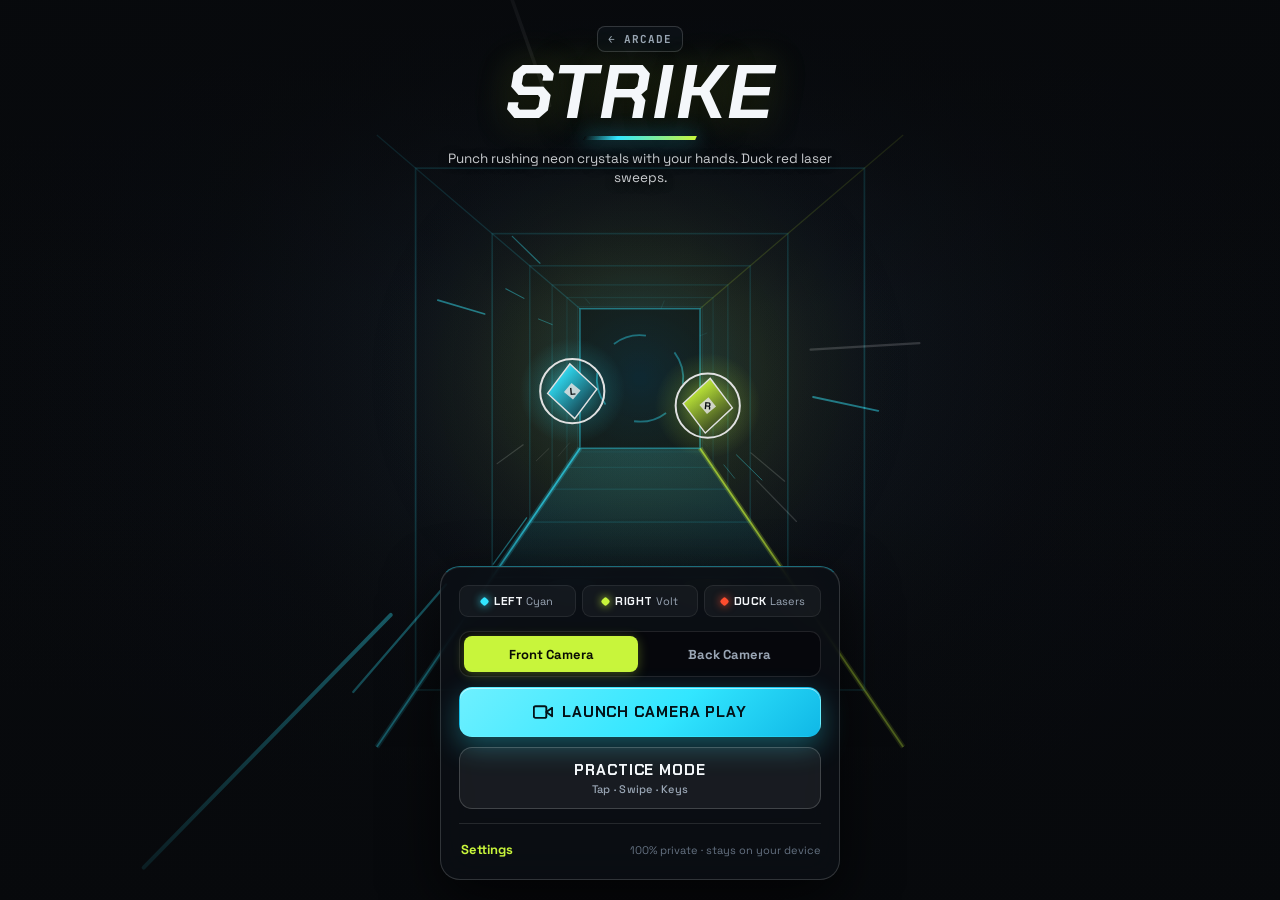
==== commit c647d868: "Add SLASH Neon Laser-Blade Slicer with Real Human Hologram segmentation" ====
--- a/games/strike/index.html
+++ b/games/strike/index.html
@@ -11,7 +11,7 @@
   <link rel="preconnect" href="https://fonts.googleapis.com" />
   <link rel="preconnect" href="https://fonts.gstatic.com" crossorigin />
   <link href="https://fonts.googleapis.com/css2?family=Chakra+Petch:ital,wght@0,600;0,700;1,700&family=JetBrains+Mono:wght@500;700&family=Space+Grotesk:wght@500;700&display=swap" rel="stylesheet" />
-  <link rel="stylesheet" href="../../shared/arcade.css?v=7" />
+  <link rel="stylesheet" href="../../shared/arcade.css?v=8" />
 </head>
 <body class="theme-cyan">
   <main id="app" class="stage" aria-label="STRIKE 3D Hand-Punch Game">
@@ -86,7 +86,7 @@
     <section id="screen-start" class="start-hero-overlay" aria-label="Start Menu">
       <div class="hero-top">
         <div class="hero-meta-row">
-          <a class="arcade-back-link" href="../../?v=7">← ARCADE</a>
+          <a class="arcade-back-link" href="../../?v=8">← ARCADE</a>
           <span id="start-best-chip" class="best-chip tabular hidden">BEST 0</span>
         </div>
         <h1 class="hero-wordmark">STRIKE</h1>
@@ -265,7 +265,7 @@
 
         <div class="settings-footer">
           <button id="btn-switch-mode" class="text-btn accent" type="button">Switch to Practice Mode</button>
-          <a class="arcade-back-link" href="../../?v=7">← ARCADE</a>
+          <a class="arcade-back-link" href="../../?v=8">← ARCADE</a>
         </div>
       </div>
     </section>
@@ -309,7 +309,7 @@
           <button id="btn-play-again" class="btn btn-primary btn-arcade-shine" type="button">PLAY AGAIN</button>
           <div class="btn-row">
             <button id="btn-gameover-recalibrate" class="btn btn-secondary" type="button">RECALIBRATE</button>
-            <a class="btn btn-secondary" href="../../?v=7" style="text-decoration:none;">ARCADE HUB</a>
+            <a class="btn btn-secondary" href="../../?v=8" style="text-decoration:none;">ARCADE HUB</a>
           </div>
         </div>
       </div>
@@ -319,6 +319,6 @@
     <div id="toast" class="toast hidden" role="status" aria-live="polite"></div>
   </main>
 
-  <script type="module" src="./game.js?v=7"></script>
+  <script type="module" src="./game.js?v=8"></script>
 </body>
 </html>
--- a/shared/arcade.css
+++ b/shared/arcade.css
@@ -1241,3 +1241,36 @@
     0 10px 28px rgba(50, 230, 255, 0.32),
     inset 0 1px 0 rgba(255, 255, 255, 0.55);
 }
+
+.mech-dot.magenta {
+  background: #ff38ae;
+  box-shadow: 0 0 8px #ff38ae;
+}
+
+/* Plasma neon magenta + cyan accent variant for SLASH */
+.theme-plasma .hero-kicker {
+  color: rgba(255, 96, 198, 0.94);
+}
+
+.theme-plasma .hero-slash {
+  background: linear-gradient(90deg, transparent 0%, #ff38ae 34%, var(--cyan) 100%);
+  box-shadow: 0 0 20px rgba(255, 56, 174, 0.72);
+}
+
+.theme-plasma .hero-dock {
+  border-top-color: rgba(255, 56, 174, 0.48);
+}
+
+.theme-plasma .btn-primary {
+  background: linear-gradient(135deg, #ff70c8 0%, #ff38ae 52%, #c822ff 100%);
+  color: #160410;
+  box-shadow:
+    0 10px 30px rgba(255, 56, 174, 0.34),
+    inset 0 1px 0 rgba(255, 255, 255, 0.52);
+}
+
+.theme-plasma .seg-btn.active {
+  background: linear-gradient(135deg, #ff58bc 0%, #32e6ff 100%);
+  color: #07090c;
+}
+
